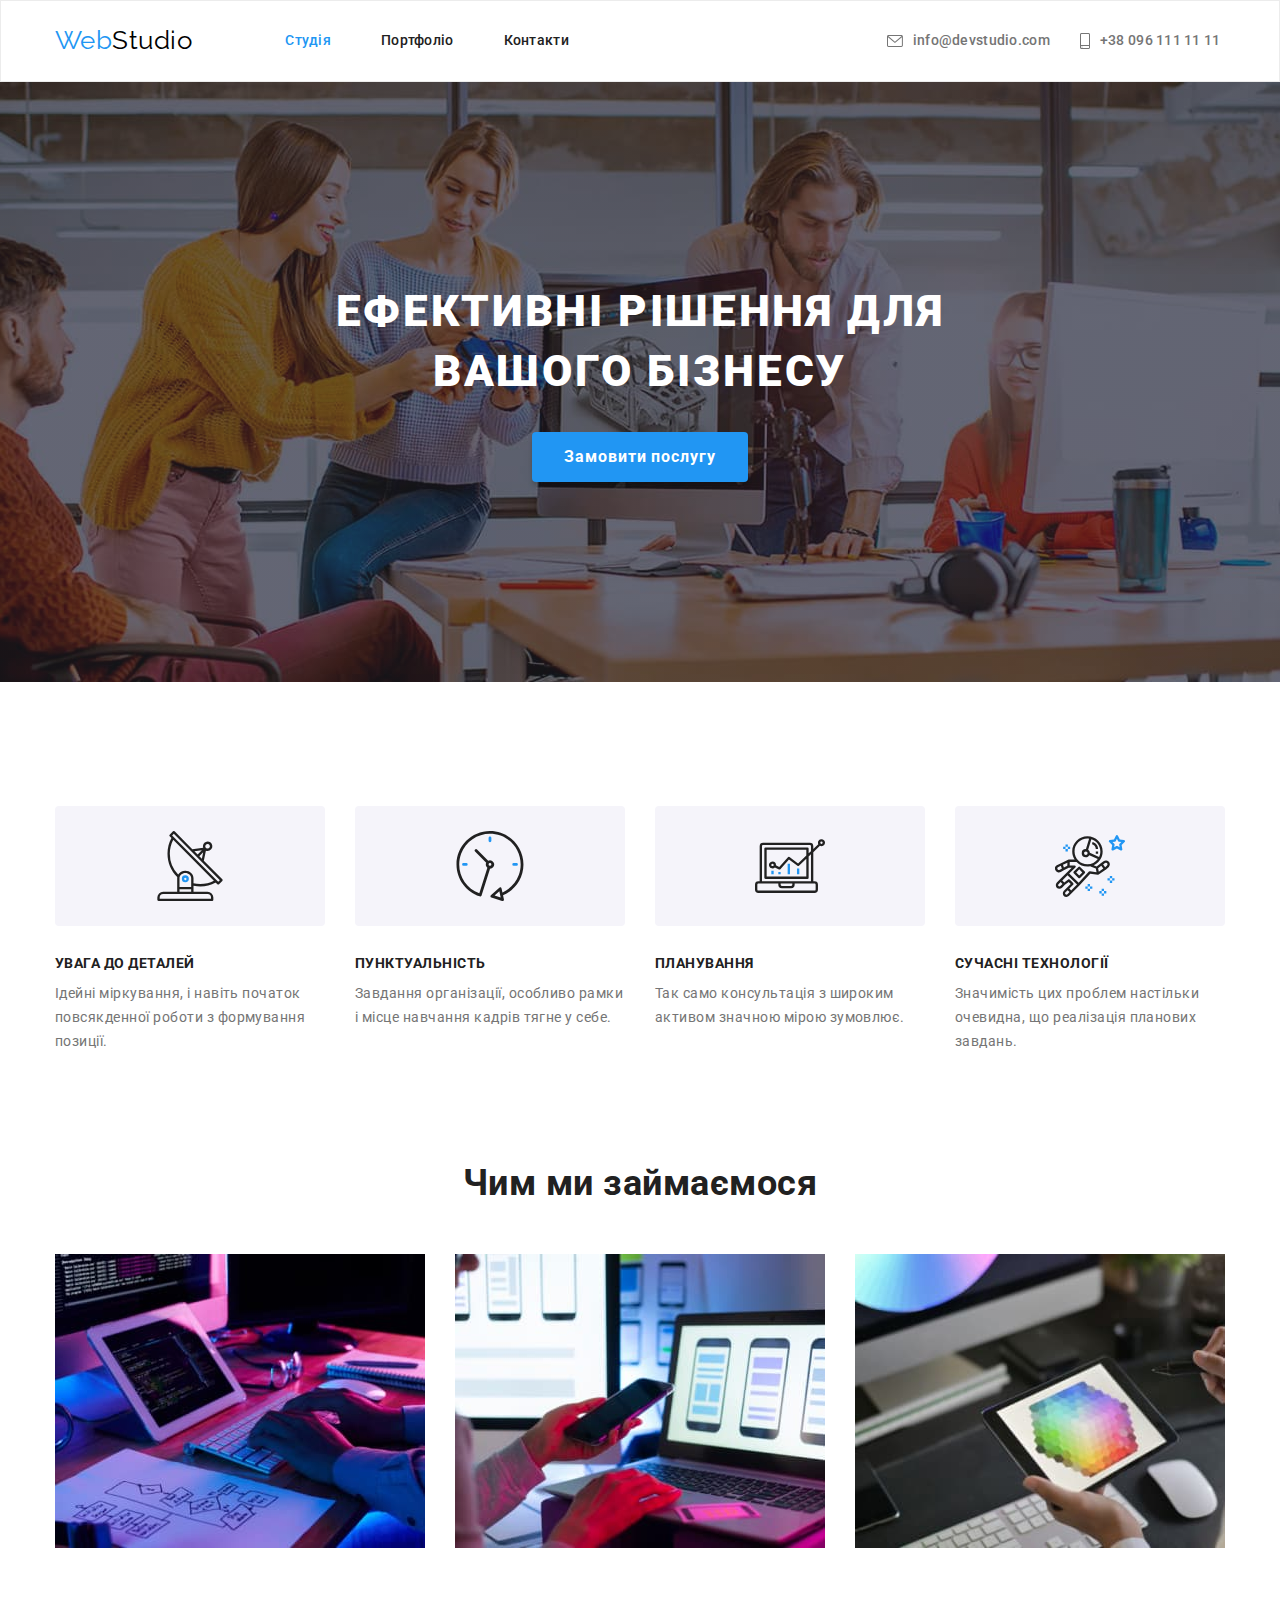
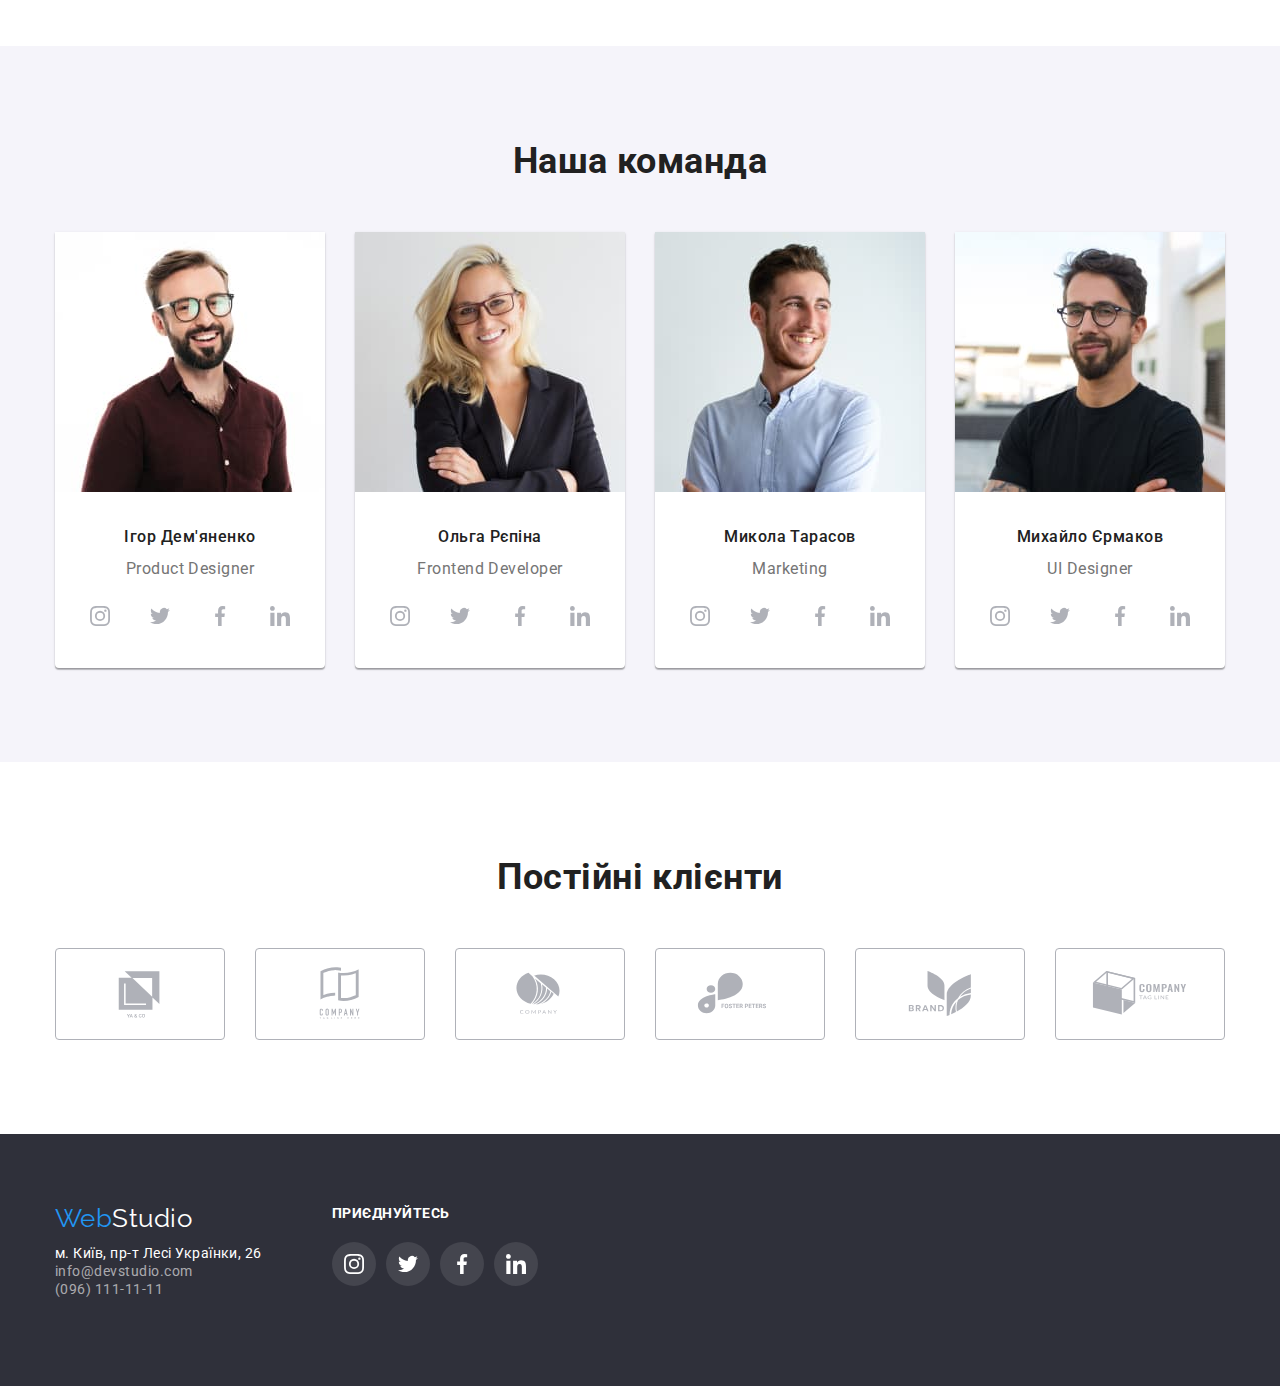
==== index.html @ bfcbf7d5 "Створив JS" ====
<!DOCTYPE html>
<html lang="uk">
  <head>
    <meta charset="UTF-8" />
    <meta http-equiv="X-UA-Compatible" content="IE=edge" />
    <meta name="viewport" content="width=device-width, initial-scale=1.0" />
    <title>Document</title>
    <link rel="preconnect" href="https://fonts.googleapis.com" />
    <link rel="preconnect" href="https://fonts.gstatic.com" crossorigin />
    <link
      href="https://fonts.googleapis.com/css2?family=Raleway:wght@700&family=Roboto:wght@400;500;700;900&display=swap"
      rel="stylesheet"
    />
    <link
      rel="stylesheet"
      href="https://cdnjs.cloudflare.com/ajax/libs/modern-normalize/1.1.0/modern-normalize.min.css"
    />
    <link rel="stylesheet" href="./css/styles.css" />
  </head>

  <body>
    <!-- Шапка сайта -->

    <header class="header">
      <div class="container-header">
        <a class="logo" href="./index.html"
          ><span class="logo-web">Web</span>Studio</a
        >

        <nav>
          <ul class="nav-site list">
            <li class="nav-link">
              <a href="./index.html" class="link current">Студія</a>
            </li>
            <li class="nav-link">
              <a href="./portfolio.html" class="link">Портфоліо</a>
            </li>
            <li class="nav-link"><a href="#" class="link">Контакти</a></li>
          </ul>
        </nav>
        <div class="container-contact">
          <ul class="nav list">
            <li class="nav-contact">
              <a href="mailto:info@devstudio.com" class="item-header">
                <svg class="icon-header" width="16" height="12">
                  <use href="./images/sprite.svg#icon-mail"></use>
                </svg>
                info@devstudio.com</a
              >
            </li>
            <li class="nav-contact">
              <a href="tel:+380961111111" class="item-header">
                <svg class="icon-header" width="10" height="16">
                  <use href="./images/sprite.svg#icon-smartphone"></use>
                </svg>
                +38 096 111 11 11</a
              >
            </li>
          </ul>
        </div>
      </div>
    </header>

    <main>
      <!-- Герой -->
      <section class="hero">
        <div class="hero-list">
          <h1 class="hero-title">Ефективні рішення для вашого бізнесу</h1>
          <button class="button" type="button">Замовити послугу</button>
        </div>
      </section>

      <!-- Переваги -->
      <section class="section-benefits">
        <div class="container-benefits">
          <h2 hidden>Наши переваги</h2>
          <ul class="section-title list">
            <li class="title-benefits">
              <div class="benefits-img">
                <svg class="benefits-icon" width="70" height="70">
                  <use href="./images/sprite.svg#icon-antenna"></use>
                </svg>
              </div>
              <h3 class="title-item">Увага до деталей</h3>
              <p class="subtitle-item">
                Ідейні міркування, і навіть початок повсякденної роботи з
                формування позиції.
              </p>
            </li>
            <li class="title-benefits">
              <div class="benefits-img">
                <svg class="benefits-icon" width="70" height="70">
                  <use href="./images/sprite.svg#icon-clock"></use>
                </svg>
              </div>
              <h3 class="title-item">Пунктуальність</h3>
              <p class="subtitle-item">
                Завдання організації, особливо рамки і місце навчання кадрів
                тягне у себе.
              </p>
            </li>
            <li class="title-benefits">
              <div class="benefits-img">
                <svg class="benefits-icon" width="70" height="70">
                  <use href="./images/sprite.svg#icon-diagram"></use>
                </svg>
              </div>
              <h3 class="title-item">Планування</h3>
              <p class="subtitle-item">
                Так само консультація з широким активом значною мірою зумовлює.
              </p>
            </li>
            <li class="title-benefits">
              <div class="benefits-img">
                <svg class="benefits-icon" width="70" height="70">
                  <use href="./images/sprite.svg#icon-astronaut"></use>
                </svg>
              </div>
              <h3 class="title-item">Сучасні технології</h3>
              <p class="subtitle-item">
                Значимість цих проблем настільки очевидна, що реалізація
                планових завдань.
              </p>
            </li>
          </ul>
        </div>
      </section>

      <!-- Що робимо -->
      <section class="section-work">
        <div class="container-work">
          <h2 class="work-title">Чим ми займаємося</h2>
          <ul class="work-list list">
            <li class="photo-work">
              <img
                src="./images/pict1.jpg"
                alt="Друкує на клавіатурі компьютера"
                width="370"
              />
            </li>
            <li class="photo-work">
              <img
                src="./images/pict2.jpg"
                alt="Працює з ноутбуком"
                width="370"
              />
            </li>
            <li class="photo-work">
              <img
                src="./images/pict3.jpg"
                alt="Малює на планшеті"
                width="370"
              />
            </li>
          </ul>
        </div>
      </section>

      <!-- Наша команда -->
      <section class="section-team">
        <div class="container-team">
          <h2 class="team-title">Наша команда</h2>
          <ul class="team list">
            <li class="team-foto">
              <img src="./images/photo1.jpg" alt="Ігор" width="270" />
              <h3 class="title">Ігор Дем'яненко</h3>
              <p class="subtitle">Product Designer</p>
              <div class="social-logo">
                <ul class="social-team list">
                  <li>
                    <a class="social-link" href="#">
                      <svg class="social-icon" width="20" height="20">
                        <use href="./images/sprite.svg#icon-instagram"></use>
                      </svg>
                    </a>
                  </li>
                  <li>
                    <a class="social-link" href="#">
                      <svg class="social-icon" width="20" height="20">
                        <use href="./images/sprite.svg#icon-twitter"></use>
                      </svg>
                    </a>
                  </li>
                  <li>
                    <a class="social-link" href="#">
                      <svg class="social-icon" width="20" height="20">
                        <use href="./images/sprite.svg#icon-facebook"></use>
                      </svg>
                    </a>
                  </li>
                  <li>
                    <a class="social-link" href="#">
                      <svg class="social-icon" width="20" height="20">
                        <use href="./images/sprite.svg#icon-linkedin"></use>
                      </svg>
                    </a>
                  </li>
                </ul>
              </div>
            </li>
            <li class="team-foto">
              <img src="./images/photo2.jpg" alt="Ольга" width="270" />
              <h3 class="title">Ольга Рєпіна</h3>
              <p class="subtitle">Frontend Developer</p>
              <div class="social-logo">
                <ul class="social-team list">
                  <li>
                    <a class="social-link" href="#">
                      <svg class="social-icon" width="20" height="20">
                        <use href="./images/sprite.svg#icon-instagram"></use>
                      </svg>
                    </a>
                  </li>
                  <li>
                    <a class="social-link" href="#">
                      <svg class="social-icon" width="20" height="20">
                        <use href="./images/sprite.svg#icon-twitter"></use>
                      </svg>
                    </a>
                  </li>
                  <li>
                    <a class="social-link" href="#">
                      <svg class="social-icon" width="20" height="20">
                        <use href="./images/sprite.svg#icon-facebook"></use>
                      </svg>
                    </a>
                  </li>
                  <li>
                    <a class="social-link" href="#">
                      <svg class="social-icon" width="20" height="20">
                        <use href="./images/sprite.svg#icon-linkedin"></use>
                      </svg>
                    </a>
                  </li>
                </ul>
              </div>
            </li>
            <li class="team-foto">
              <img src="./images/photo3.jpg" alt="Микола" width="270" />
              <h3 class="title">Микола Тарасов</h3>
              <p class="subtitle">Marketing</p>
              <div class="social-logo">
                <ul class="social-team list">
                  <li>
                    <a class="social-link" href="#">
                      <svg class="social-icon" width="20" height="20">
                        <use href="./images/sprite.svg#icon-instagram"></use>
                      </svg>
                    </a>
                  </li>
                  <li>
                    <a class="social-link" href="#">
                      <svg class="social-icon" width="20" height="20">
                        <use href="./images/sprite.svg#icon-twitter"></use>
                      </svg>
                    </a>
                  </li>
                  <li>
                    <a class="social-link" href="#">
                      <svg class="social-icon" width="20" height="20">
                        <use href="./images/sprite.svg#icon-facebook"></use>
                      </svg>
                    </a>
                  </li>
                  <li>
                    <a class="social-link" href="#">
                      <svg class="social-icon" width="20" height="20">
                        <use href="./images/sprite.svg#icon-linkedin"></use>
                      </svg>
                    </a>
                  </li>
                </ul>
              </div>
            </li>
            <li class="team-foto">
              <img src="./images/photo4.jpg" alt="Михайло" width="270" />
              <h3 class="title">Михайло Єрмаков</h3>
              <p class="subtitle">UI Designer</p>
              <div class="social-logo">
                <ul class="social-team list">
                  <li>
                    <a class="social-link" href="#">
                      <svg class="social-icon" width="20" height="20">
                        <use href="./images/sprite.svg#icon-instagram"></use>
                      </svg>
                    </a>
                  </li>
                  <li>
                    <a class="social-link" href="#">
                      <svg class="social-icon" width="20" height="20">
                        <use href="./images/sprite.svg#icon-twitter"></use>
                      </svg>
                    </a>
                  </li>
                  <li>
                    <a class="social-link" href="#">
                      <svg class="social-icon" width="20" height="20">
                        <use href="./images/sprite.svg#icon-facebook"></use>
                      </svg>
                    </a>
                  </li>
                  <li>
                    <a class="social-link" href="#">
                      <svg class="social-icon" width="20" height="20">
                        <use href="./images/sprite.svg#icon-linkedin"></use>
                      </svg>
                    </a>
                  </li>
                </ul>
              </div>
            </li>
          </ul>
        </div>
      </section>

      <!-- Постійні клієнти -->
      <section class="regular-customers">
        <div class="container-customers">
          <h2 class="title-customers">Постійні клієнти</h2>
          <ul class="customets-logo list">
            <li>
              <a class="customers-link" href="#">
                <svg class="customers-icon" width="106" height="60">
                  <use href="./images/sprite.svg#icon-ya_co"></use>
                </svg>
              </a>
            </li>
            <li>
              <a class="customers-link" href="#">
                <svg class="customers-icon" width="106" height="60">
                  <use href="./images/sprite.svg#icon-company_th"></use>
                </svg>
              </a>
            </li>
            <li>
              <a class="customers-link" href="#">
                <svg class="customers-icon" width="106" height="60">
                  <use href="./images/sprite.svg#icon-company"></use>
                </svg>
              </a>
            </li>
            <li>
              <a class="customers-link" href="#">
                <svg class="customers-icon" width="106" height="60">
                  <use href="./images/sprite.svg#icon-foster_peters"></use>
                </svg>
              </a>
            </li>
            <li>
              <a class="customers-link" href="#">
                <svg class="customers-icon" width="106" height="60">
                  <use href="./images/sprite.svg#icon-brand"></use>
                </svg>
              </a>
            </li>
            <li>
              <a class="customers-link" href="#">
                <svg class="customers-icon" width="106" height="60">
                  <use href="./images/sprite.svg#icon-company_tl"></use>
                </svg>
              </a>
            </li>
          </ul>
        </div>
      </section>
    </main>

    <!-- Футер -->
    <footer class="footer">
      <div class="container-footer">
        <div class="container-address">
          <a class="logo-footer" href="./index.html"
            ><span class="logo-webf">Web</span>Studio</a
          >

          <address>
            <ul class="nav-footer list">
              <li>
                <a
                  class="items"
                  href="https://goo.gl/maps/CPtrU1FHBa2aNyZL9"
                  target="_blank"
                  rel="noopener noreferrer nofollow"
                >
                  м. Київ, пр-т Лесі Українки, 26</a
                >
              </li>
              <li>
                <a class="items-contact" href="mailto:info@devstudio.com"
                  >info@devstudio.com</a
                >
              </li>
              <li>
                <a class="items-contact" href="tel:+380961111111"
                  >(096) 111-11-11</a
                >
              </li>
            </ul>
          </address>
        </div>

        <!-- Footer social  -->

        <div class="social-footer">
          <h3 class="title-footer">Приєднуйтесь</h3>
          <div class="logo-social">
            <ul class="footer-social list">
              <li>
                <a class="link-social" href="#">
                  <svg class="icon-social" width="20" height="20">
                    <use href="./images/sprite.svg#icon-instagram"></use>
                  </svg>
                </a>
              </li>
              <li>
                <a class="link-social" href="#">
                  <svg class="icon-social" width="20" height="20">
                    <use href="./images/sprite.svg#icon-twitter"></use>
                  </svg>
                </a>
              </li>
              <li>
                <a class="link-social" href="#">
                  <svg class="icon-social" width="20" height="20">
                    <use href="./images/sprite.svg#icon-facebook"></use>
                  </svg>
                </a>
              </li>
              <li>
                <a class="link-social" href="#">
                  <svg class="icon-social" width="20" height="20">
                    <use href="./images/sprite.svg#icon-linkedin"></use>
                  </svg>
                </a>
              </li>
            </ul>
          </div>
        </div>
      </div>
    </footer>
  </body>
</html>
---- css/styles.css ----
/* колір основного тексту #212121*/
/* вторинний колір тексту rgba(117, 117, 117, 1) */
/* білий #FFFFFF */
/* акцент #2196F3 */
/* вторинний колір фона #F5F4FA */
/* колір контактів #757575 */

:root {
  --primary-text-color: #212121;
  --color-white: #ffffff;
  --text-color: #757575;
  --accent-color: #2196f3;
  --background-color-primary: #2f303a;
  --background-color: #f5f5f5;
  --background-color-sekondary: #f5f4fa;
  --color-logo: #000000;
  --background-color-button: #188ce8;
  --font-family-primary: Roboto;
  --font-family-sekondary: Raleway;
  --color-text-contact: rgba(255, 255, 255, 0.6);
  --background-color-social: #afb1b8;
  --border-color-header: #ececec;
  --border-color-portfolio: #eeeeee;
}

body {
  max-width: 1600px;
  color: var(--primary-text-color);
  font-family: Roboto, sans-serif;
  letter-spacing: 0.03em;
}

.list {
  padding: 0;
  margin: 0;
  list-style: none;
  text-decoration: none;
}

/* Лого */

.header {
  display: flex;
  justify-content: center;
  align-items: center;

  margin: 0 auto;
  border: 1px solid var(--border-color-header);
}

.container-header {
  display: flex;
  justify-content: space-between;
  align-items: center;
  width: 100%;
  max-width: 1200px;
  height: 80px;
  padding: 0 15px;
}

.logo {
  margin-right: 93px;

  font-family: var(--font-family-sekondary);
  font-size: 26px;
  line-height: 1.9;
  text-decoration: none;
}

.logo .logo-web {
  color: var(--accent-color);
}

.logo .logo-web:hover,
.logo .logo-web:focus {
  color: var(--primary-text-color);
}

.logo {
  color: var(--color-logo);
}

.logo:hover,
.logo:focus {
  color: var(--accent-color);
}

.nav-site {
  display: flex;
  padding: 0;
  margin: 0 auto;
}

.nav-link:not(:last-child) {
  margin-right: 50px;
}

.nav-link:last-child {
  margin-right: auto;
}

.nav-link .link {
  color: var(--primary-text-color);
  display: block;
  padding: 32px 0;

  font-weight: 500;
  font-size: 14px;
  line-height: 1.14;
  letter-spacing: 0.02em;
  text-decoration: none;
}

.nav-link .link:hover,
.nav-link .link:focus {
  color: var(--accent-color);
}

.nav-link .link.current {
  color: var(--accent-color);
}

.container-contact {
  max-width: 1200px;
  padding-top: 32px;
  padding-bottom: 32px;
  margin: 0 auto 0 318px;
  text-align: center;
}
.nav {
  display: flex;
  gap: 30px;
}

.nav-contact {
  display: flex;
  justify-content: center;
  align-items: center;
}
.icon-header {
  margin-right: 10px;

  fill: currentColor;
}
.icon-header:hover {
  color: var(--accent-color);
}

.nav .item-header {
  display: flex;
  justify-content: center;
  align-items: center;
  padding: 32px 0;
  color: var(--text-color);

  font-weight: 500;
  font-size: 14px;
  line-height: 1.14;
  letter-spacing: 0.02em;
  text-decoration: none;
}

.nav .item-header:hover,
.nav .item-header:focus {
  color: var(--accent-color);
}

/* Hero */

.hero {
  display: flex;
  justify-content: center;
  align-items: center;
  min-height: 600px;
  margin: 0 auto 30px;
  text-align: center;
  background-image: linear-gradient(
      to right,
      rgba(47, 48, 58, 0.4),
      rgba(47, 48, 58, 0.4)
    ),
    url('../images/bg-hero.jpg');
  background-repeat: no-repeat;
  background-position: center;
  background-size: cover;
}
.hero-list {
  display: block;
  justify-content: center;
  align-items: center;
  padding: 200px auto;
}

.hero-title {
  max-width: 696px;

  margin: 0 auto;

  color: var(--color-white);

  font-weight: 900;
  font-size: 44px;
  line-height: 1.36;
  letter-spacing: 0.06em;
  text-transform: uppercase;
}

.button {
  cursor: pointer;

  min-width: 216px;
  padding: 10px 32px;
  margin-top: 30px;
  margin-left: auto;
  margin-right: auto;

  font-family: inherit;
  font-weight: 700;
  font-size: 16px;
  line-height: 1.88;
  letter-spacing: 0.06em;
  box-shadow: 0px 4px 4px rgba(0, 0, 0, 0.15);
  border-radius: 4px;
  border: none;
  color: var(--color-white);
  background-color: var(--accent-color);
}

.button:hover,
.button:focus {
  color: var(--color-white);
  background-color: var(--background-color-button);
}

/* Section Переваги */
.section-benefits {
  padding-top: 94px;
}

.container-benefits {
  width: 100%;
  max-width: 1200px;
  margin: 0 auto;
  padding: 0 15px;
}
.section-title {
  display: flex;
  gap: 30px;
}

.benefits-img {
  display: flex;
  justify-content: center;
  align-items: center;
  width: 270px;
  height: 120px;
  margin-bottom: 30px;
  fill: currentColor;
  background-color: var(--background-color-sekondary);
  border-radius: 4px;
}

.title-item {
  margin-bottom: 10px;
  margin-top: 0;
  font-size: 14px;
  line-height: 1.14;
  text-transform: uppercase;
  color: var(--primary-text-color);
}

.subtitle-item {
  margin-top: 0;

  color: var(--text-color);

  font-size: 14px;
  line-height: 1.71;
}

/* Section Що робимо */
.section-work {
  padding: 94px 0;
  text-align: center;
}

.container-work {
  width: 100%;
  max-width: 1200px;
  margin: 0 auto;
  padding: 0 15px;
}

.work-list {
  display: flex;
  justify-content: center;
  align-items: center;
  gap: 30px;
}

.work-title {
  margin-top: 0;
  margin-bottom: 50px;

  color: var(--primary-text-color);

  font-size: 36px;
  line-height: 1.17;
}

.photo-work:last-child {
  margin-right: 215px;
}

.photo-work:first-child {
  margin-left: 215px;
}
/* Section Наша команда */

.section-team {
  display: flex;
  justify-content: center;
  align-items: center;

  padding: 94px 0;
  margin: 0 auto;
  text-align: center;
  background-color: var(--background-color-sekondary);
}

.container-team {
  width: 100%;
  max-width: 1200px;
  margin: 0 auto;
  padding: 0 15px;
}

.team {
  display: flex;
  justify-content: center;
  align-items: center;
  gap: 30px;
}

.team-title {
  display: flex;
  justify-content: center;
  align-items: center;
  margin-top: 0;
  margin-bottom: 50px;

  color: var(--primary-text-color);

  font-size: 36px;
  line-height: 1.17;
}

.team-foto {
  display: block;

  background-color: var(--color-white);
  box-shadow: 0px 1px 3px rgba(0, 0, 0, 0.12), 0px 1px 1px rgba(0, 0, 0, 0.14),
    0px 2px 1px rgba(0, 0, 0, 0.2);
  border-radius: 0px 0px 4px 4px;
}

.title {
  margin-top: 30px;
  margin-bottom: 0;
  color: var(--primary-text-color);

  font-weight: 500;
  font-size: 16px;
  line-height: 1.19;
}

.subtitle {
  margin-top: 10pt;
  margin-bottom: 16px;
  color: var(--text-color);

  font-size: 16px;
  line-height: 1.19;
}

.social-logo {
  display: flex;
  justify-content: center;
  align-items: center;
  margin-bottom: 30px;
  margin-left: auto;
  margin-right: auto;
  width: 206px;
  height: 44px;
  gap: 10px;
}

.social-team {
  display: flex;
  justify-content: center;
  align-items: center;
  width: 206px;
  height: 44px;
  gap: 16px;
}

.social-link {
  display: flex;
  justify-content: center;
  align-items: center;
  width: 44px;
  height: 44px;
  fill: var(--background-color-social);
  background-color: var(--color-white);
  border-radius: 50%;
}
.social-link:hover {
  fill: var(--color-white);
  background-color: var(--accent-color);
}
/* Regular customers */
.regular-customers {
  padding: 94px 0;
  text-align: center;
}
.container-customers {
  width: 100%;
  max-width: 1200px;
  margin: 0 auto;
  padding: 0 15px;
}
.title-customers {
  margin-top: 0;
  margin-bottom: 50px;
  font-size: 36px;
  line-height: 1.17;
}
.customets-logo {
  display: flex;
  justify-content: center;
  align-items: center;
  gap: 30px;
}

.customers-link {
  display: flex;
  justify-content: center;
  align-items: center;
  width: 170px;
  height: 92px;
  fill: var(--background-color-social);
  background-color: var(--color-white);
  border: 1px solid var(--background-color-social);
  border-radius: 4px;
}
.customers-link:hover {
  fill: var(--accent-color);
  border: 1px solid var(--accent-color);
}
/* Footer */
.footer {
  height: 252px;
  padding-top: 0;
  background-color: var(--background-color-primary);
}

.container-footer {
  display: flex;
  width: 100%;
  max-width: 1200px;
  margin: 0 auto;
  padding: 0 15px;
}
.container-address {
  margin-top: 60px;
  margin-bottom: 60px;
}

.logo-footer .logo-webf {
  font-family: var(--font-family-sekondary);
  font-size: 26px;
  line-height: 1.9;

  color: var(--accent-color);
}

.logo-footer .logo-webf:hover,
.logof .logo-webf:focus {
  color: var(--color-white);
}

.logo-footer {
  font-family: var(--font-family-sekondary);
  font-size: 26px;
  line-height: 1.9;
  text-decoration: none;
  color: var(--color-white);
}

.logo-footer:hover,
.logo-footer:focus {
  color: var(--accent-color);
}

.nav-footer .items {
  color: var(--color-white);

  font-style: normal;
  font-size: 14px;
  line-height: 1.17;
  text-decoration: none;
}

.nav-footer .items:hover,
.nav-footer .items:focus {
  color: var(--accent-color);
}

.nav-footer .items-contact {
  color: var(--color-text-contact);

  font-style: normal;
  font-size: 14px;
  line-height: 1.17;
  text-decoration: none;
}

.nav-footer .items-contact:hover,
.nav-footer .items-contact:focus {
  color: var(--accent-color);
}

/* Footer social */
.social-footer {
  margin-top: 72px;
  margin-left: 70px;
  margin-bottom: 100px;
  width: 206px;
  height: 80px;
}

.title-footer {
  margin-top: 0;
  margin-bottom: 20px;
  font-size: 14px;
  line-height: 1.14;
  text-transform: uppercase;

  color: var(--color-white);
}
.footer-social {
  display: flex;
  justify-content: center;
  align-items: center;
  gap: 10px;
}

.logo-social {
  display: flex;
  justify-content: center;
  align-items: center;

  gap: 10px;
}

.link-social {
  display: flex;
  justify-content: center;
  align-items: center;
  width: 44px;
  height: 44px;
  fill: var(--color-white);
  background-color: rgba(255, 255, 255, 0.1);
  border-radius: 50%;
}
.link-social:hover {
  fill: var(--color-white);
  background-color: var(--accent-color);
}

/* Кнопки навігації */
.project {
  padding: 94px 0;
  background-color: var(--color-white);
  border: 1px solid var(--border-color-portfolio);
}

.container-project {
  width: 100%;
  max-width: 1200px;
  margin: 0 auto;
  padding: 0 15px;
}

.btn {
  display: flex;
  justify-content: center;
  margin-bottom: 50px;
  gap: 8px;
}

.buttons {
  cursor: pointer;

  padding: 6px 22px;

  color: var(--primary-text-color);

  border-radius: 4px;
  border: none;

  font-family: inherit;
  font-weight: 500;
  font-size: 16px;
  line-height: 1.63;
  text-align: center;
}

.buttons:hover,
.buttons:focus {
  color: var(--color-white);
  background-color: var(--accent-color);
  box-shadow: 0px 3px 1px rgba(0, 0, 0, 0.1), 0px 1px 2px rgba(0, 0, 0, 0.08),
    0px 2px 2px rgba(0, 0, 0, 0.12);
}

/* Наші проекти */
.container-portfolio {
  width: 100%;
  max-width: 1200px;
  margin: 0 auto;
  padding: 0;
}
.portfolio-list {
  display: flex;
  justify-content: space-between;
  flex-wrap: wrap;
  padding: 0;
  margin: 0;
  gap: 30px 30px;
}

.portfolio-link {
  display: block;
  width: 370px;
  height: 404px;
  border: 1px solid var(--border-color-portfolio);
  text-decoration: none;
}

.portfolio-link:hover,
.portfolio-link:focus {
  box-shadow: 0px 1px 1px rgba(0, 0, 0, 0.12), 0px 4px 4px rgba(0, 0, 0, 0.06),
    1px 4px 6px rgba(0, 0, 0, 0.16);
}

.photo-portfolio {
  display: block;
  margin-bottom: 20px;
}

.aside-subject {
  padding: 0 24px;

  margin-top: 0;
  margin-bottom: 4px;
  color: var(--primary-text-color);

  font-size: 18px;
  line-height: 2;
  letter-spacing: 0.06em;
}

.subject {
  padding: 0 24px;
  margin-top: 0px;
  margin-bottom: 20px;
  color: var(--text-color);

  font-size: 16px;
  line-height: 1.88;
}
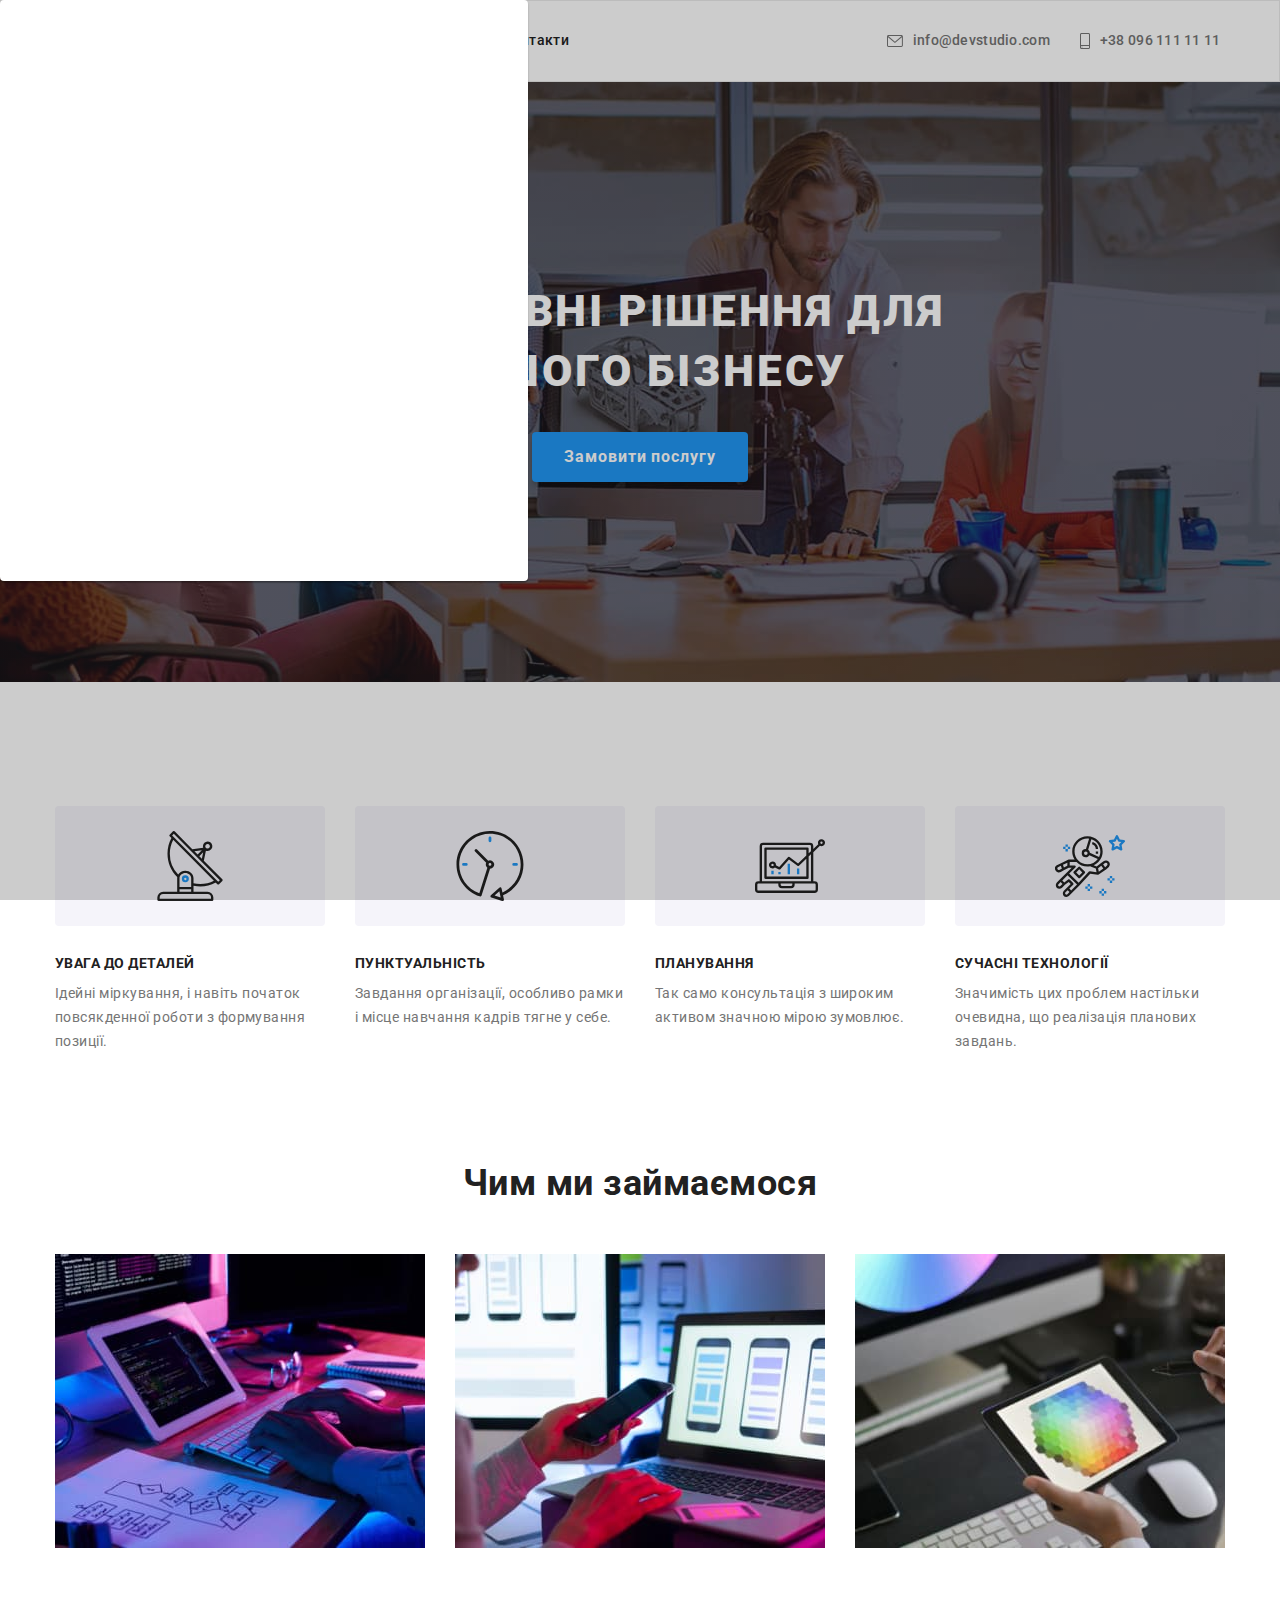
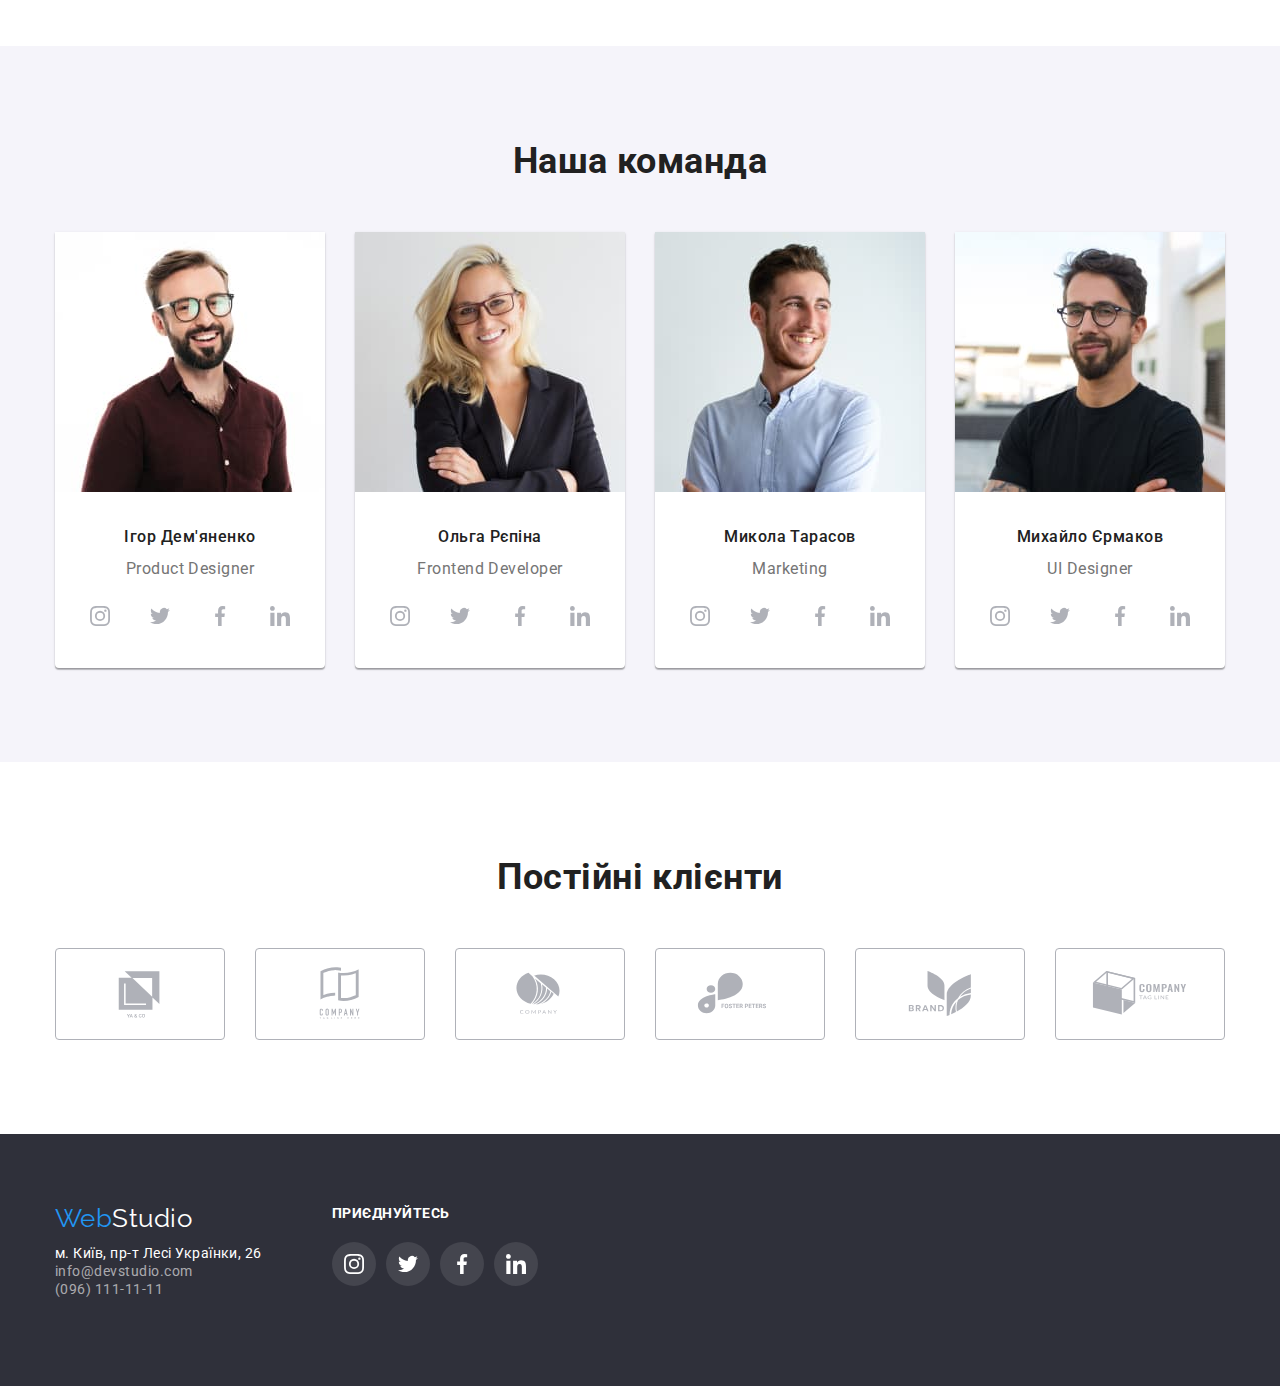
==== commit 7e103820: "Створив modal" ====
--- a/index.html
+++ b/index.html
@@ -67,6 +67,9 @@
         <div class="hero-list">
           <h1 class="hero-title">Ефективні рішення для вашого бізнесу</h1>
           <button class="button" type="button">Замовити послугу</button>
+          <div class="backdrop">
+            <div class="data-modal"></div>
+          </div>
         </div>
       </section>
 
--- a/css/styles.css
+++ b/css/styles.css
@@ -21,6 +21,7 @@
   --background-color-social: #afb1b8;
   --border-color-header: #ececec;
   --border-color-portfolio: #eeeeee;
+  --background-color-modal: rgba(0, 0, 0, 0.2);
 }
 
 body {
@@ -232,6 +233,27 @@
   background-color: var(--background-color-button);
 }
 
+.backdrop {
+  position: fixed;
+  top: 0;
+  left: 0;
+  width: 100%;
+  height: 100%;
+  background-color: var(--background-color-modal);
+}
+
+.data-modal {
+  width: 528px;
+  height: 581px;
+  left: 536px;
+  top: 221px;
+
+  background-color: var(--color-white);
+  box-shadow: 0px 1px 3px rgba(0, 0, 0, 0.12), 0px 1px 1px rgba(0, 0, 0, 0.14),
+    0px 2px 1px rgba(0, 0, 0, 0.2);
+  border-radius: 4px;
+}
+
 /* Section Переваги */
 .section-benefits {
   padding-top: 94px;
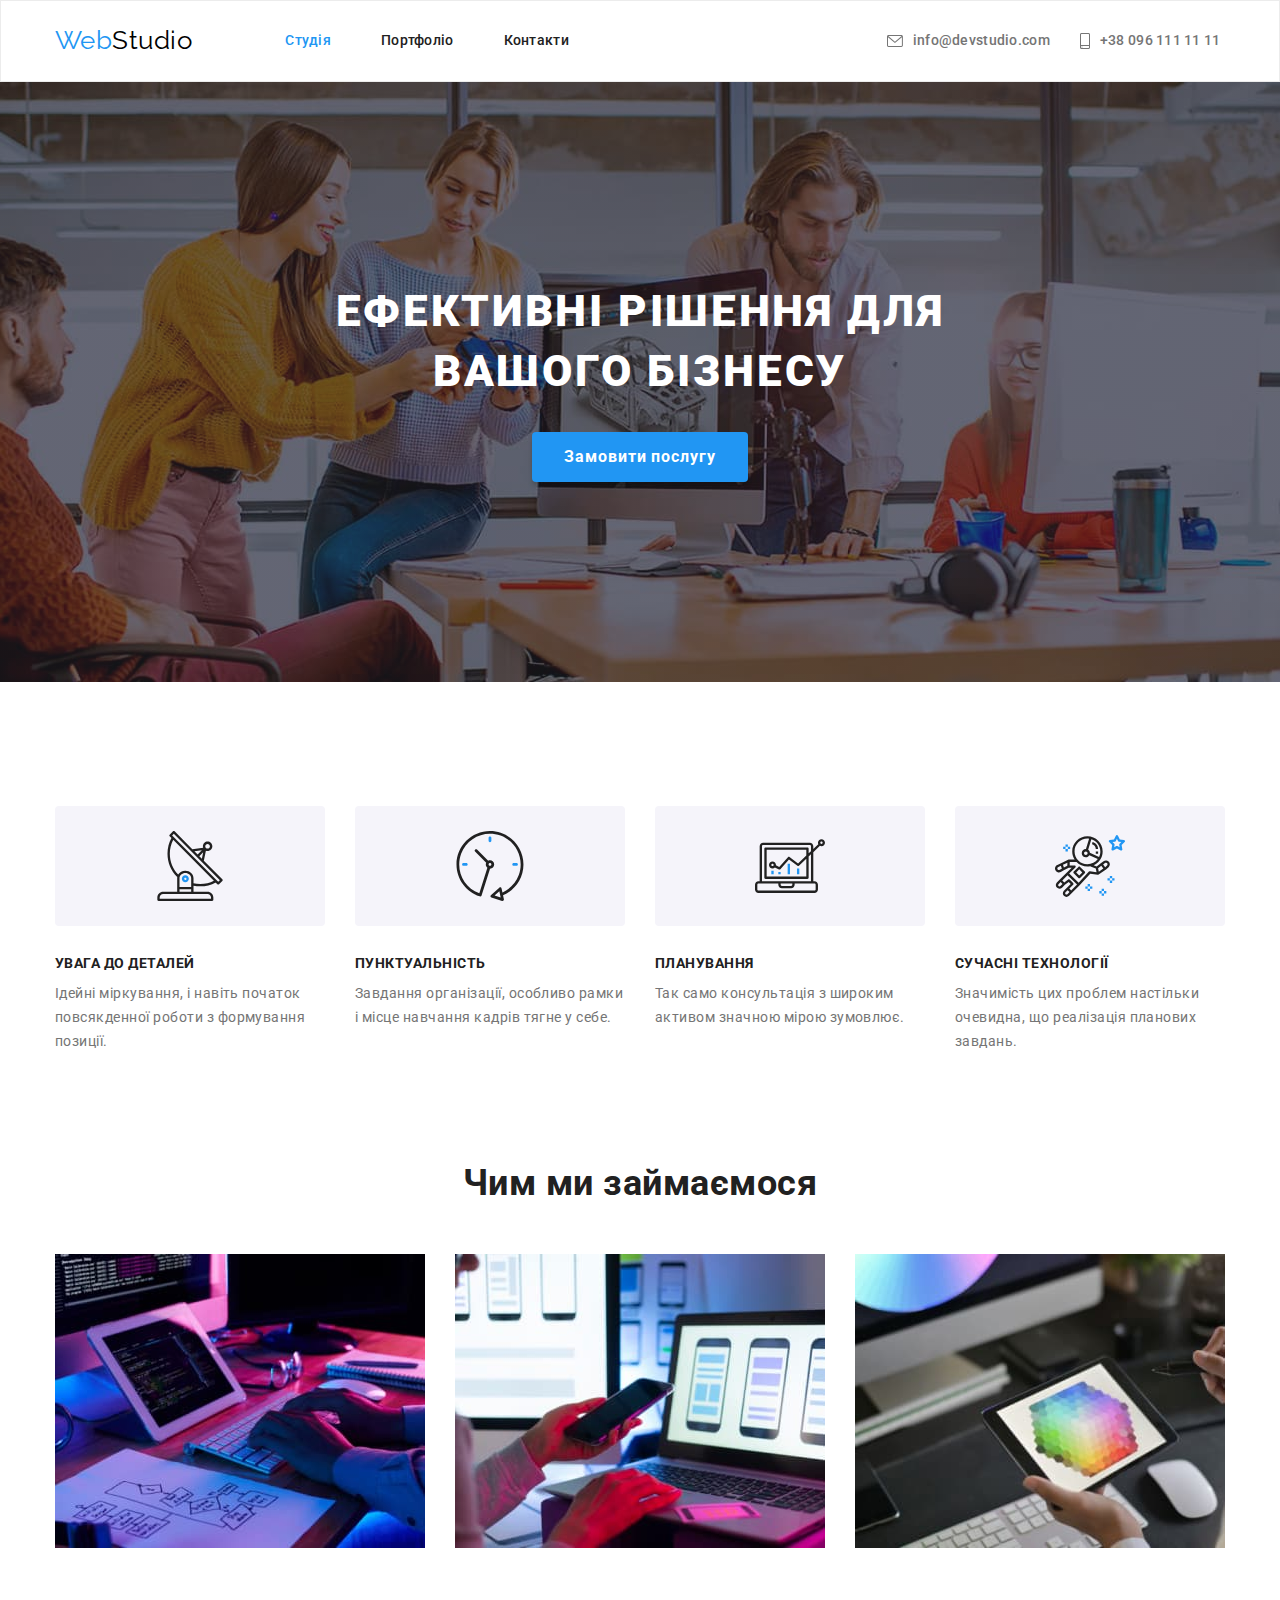
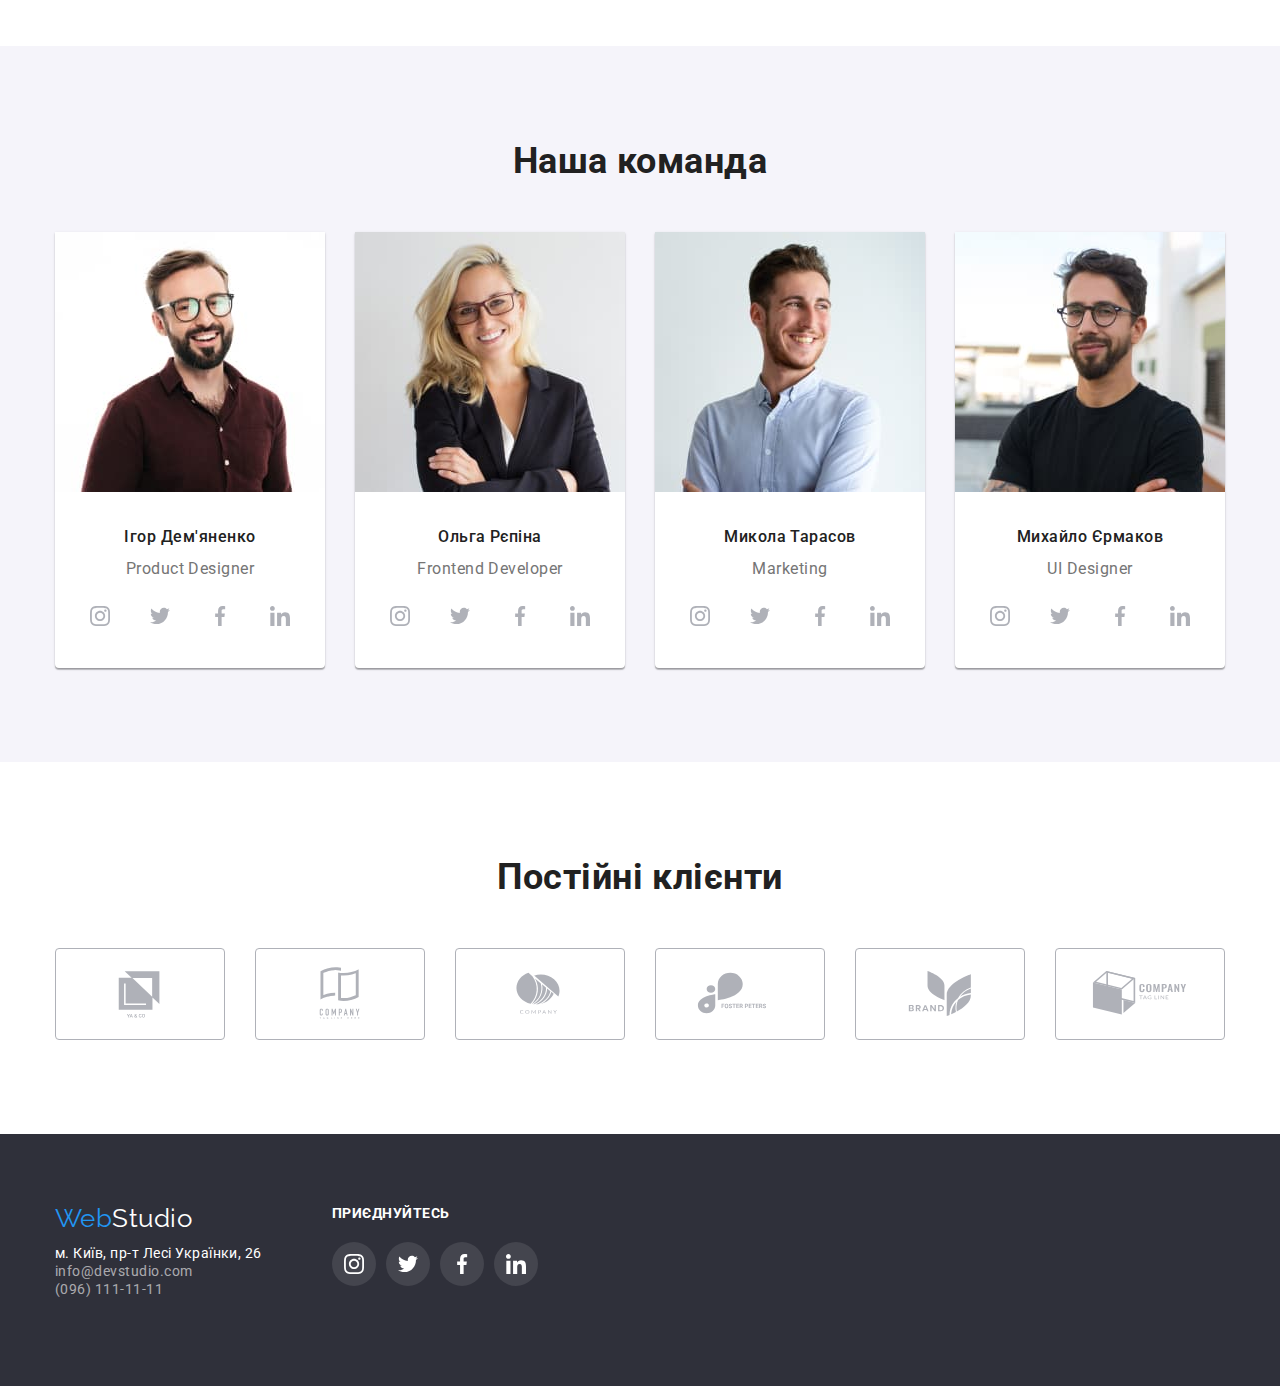
==== commit 0274a871: "Modal buttom" ====
--- a/index.html
+++ b/index.html
@@ -66,10 +66,9 @@
       <section class="hero">
         <div class="hero-list">
           <h1 class="hero-title">Ефективні рішення для вашого бізнесу</h1>
-          <button class="button" type="button">Замовити послугу</button>
-          <div class="backdrop">
-            <div class="data-modal"></div>
-          </div>
+          <button class="button" type="button" data-modal-open>
+            Замовити послугу
+          </button>
         </div>
       </section>
 
@@ -441,5 +440,29 @@
         </div>
       </div>
     </footer>
+    <div class="backdrop is-hidden" data-modal>
+      <div class="modal">
+        <button class="modal-close-button" type="button" data-modal-close>
+          <svg class="modal-buttoms" width="11" height="11">
+            <use href="./images/sprite.svg#icon-close"></use>
+          </svg>
+        </button>
+        <h2>Lorem ipsum dolor sit amet consectetur adipisicing elit.</h2>
+        <p>
+          Lorem ipsum dolor sit amet consectetur adipisicing elit. Repellat
+          magnam qui excepturi illum veritatis nulla numquam adipisci maxime
+          aliquam sunt doloremque, minus iste illo, dolores est hic commodi,
+          dicta odit. Architecto cumque dolores vitae omnis maxime et iste in
+          quisquam minima praesentium sequi autem libero quas reprehenderit
+          magnam, exercitationem ducimus porro totam harum veniam ad fuga quam.
+          Inventore aut facere illo, voluptatem alias natus accusamus blanditiis
+          rerum ipsam quod repellat velit tempore iusto quae nostrum quisquam
+          tenetur quibusdam veniam quam. Odio, corrupti veritatis impedit
+          dolorum asperiores cum, eveniet accusamus excepturi, corporis maiores
+          voluptas dignissimos illo consequuntur commodi natus molestias illum?
+        </p>
+      </div>
+    </div>
+    <script src="./js/modal.js"></script>
   </body>
 </html>
--- a/css/styles.css
+++ b/css/styles.css
@@ -22,6 +22,7 @@
   --border-color-header: #ececec;
   --border-color-portfolio: #eeeeee;
   --background-color-modal: rgba(0, 0, 0, 0.2);
+  --background-color-modal-btn: rgba(0, 0, 0, 0.1);
 }
 
 body {
@@ -242,16 +243,33 @@
   background-color: var(--background-color-modal);
 }
 
-.data-modal {
-  width: 528px;
-  height: 581px;
-  left: 536px;
-  top: 221px;
+.backdrop.is-hidden {
+  opacity: 0;
+  visibility: hidden;
+  pointer-events: none;
+}
+
+.modal {
+  position: absolute;
+  min-width: 528px;
+  min-height: 581px;
+  left: 50%;
+  top: 50%;
+  padding: 20px;
+  transform: translate(-50%, -50%);
 
   background-color: var(--color-white);
   box-shadow: 0px 1px 3px rgba(0, 0, 0, 0.12), 0px 1px 1px rgba(0, 0, 0, 0.14),
     0px 2px 1px rgba(0, 0, 0, 0.2);
   border-radius: 4px;
+}
+.modal-close-button {
+  cursor: pointer;
+  width: 30px;
+  height: 30px;
+  border-radius: 50%;
+  background-color: var(--color-white);
+  border: 1px solid var(--background-color-modal-btn);
 }
 
 /* Section Переваги */
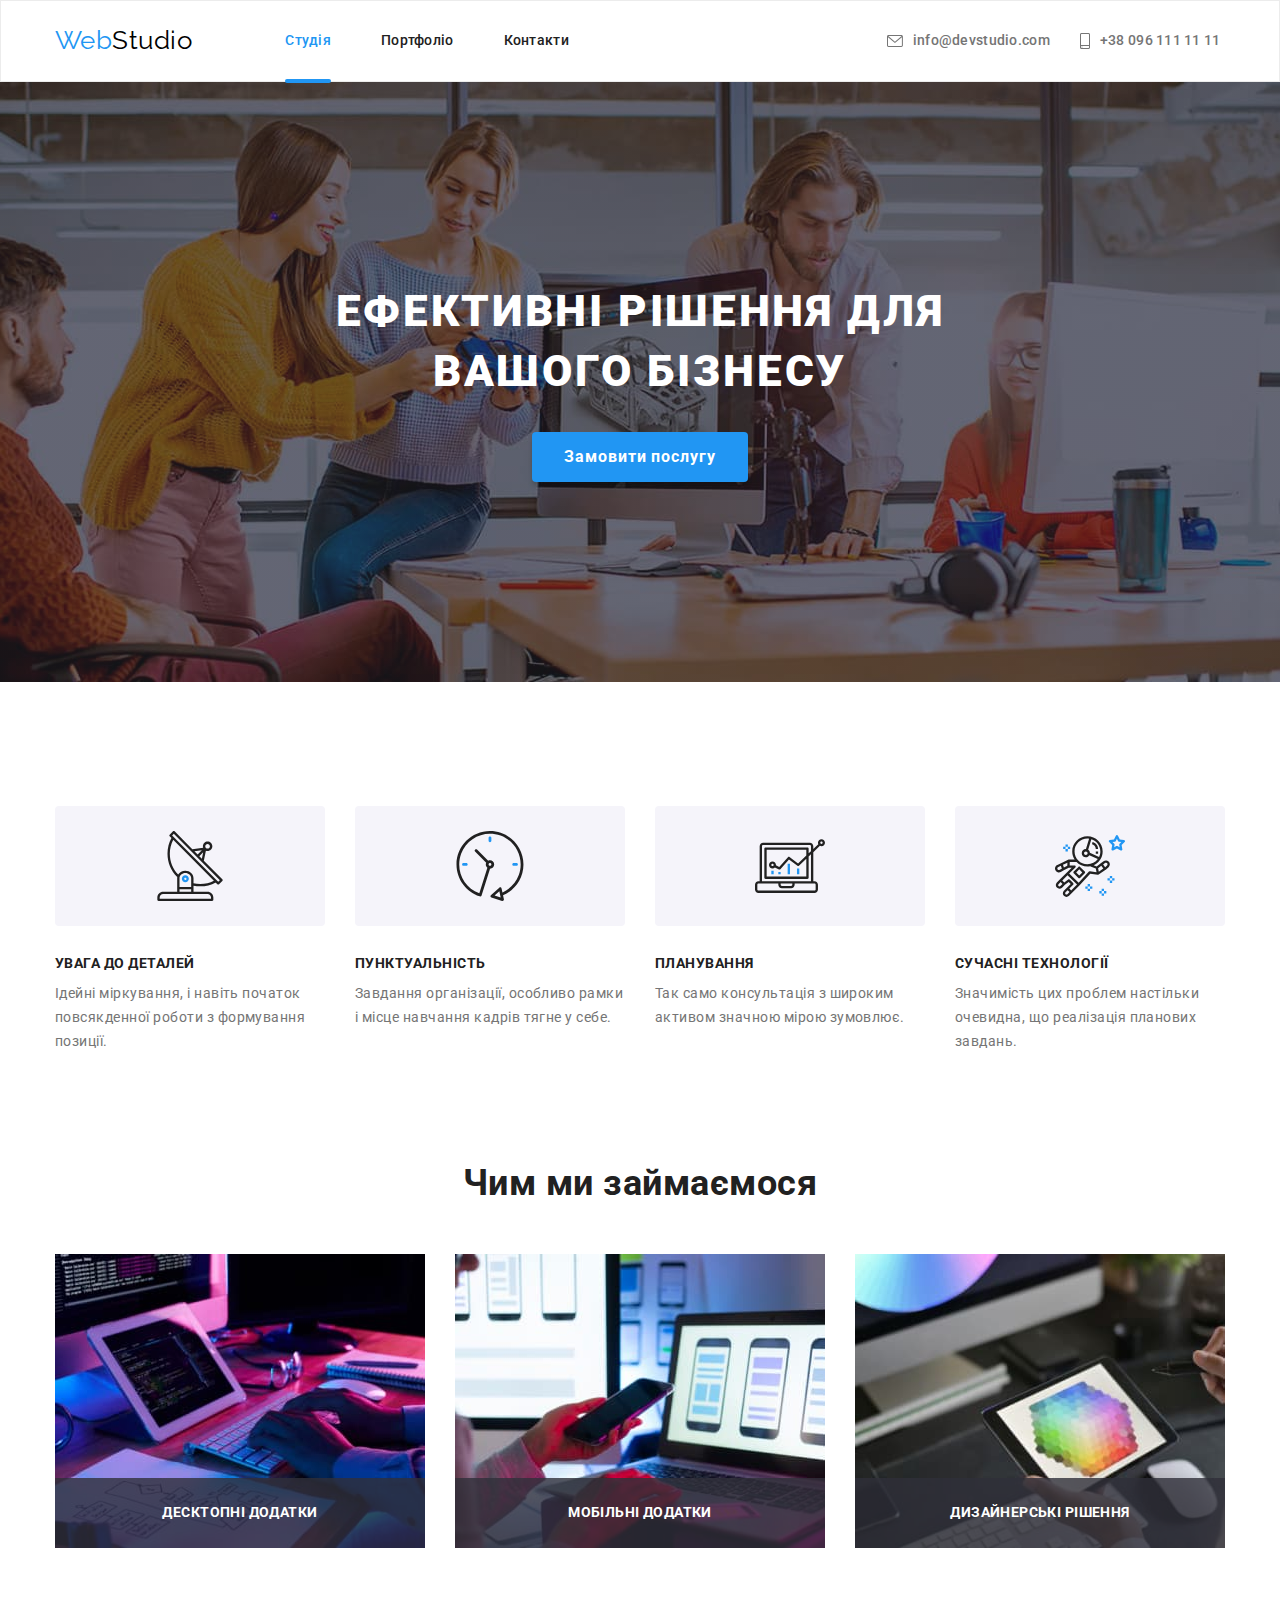
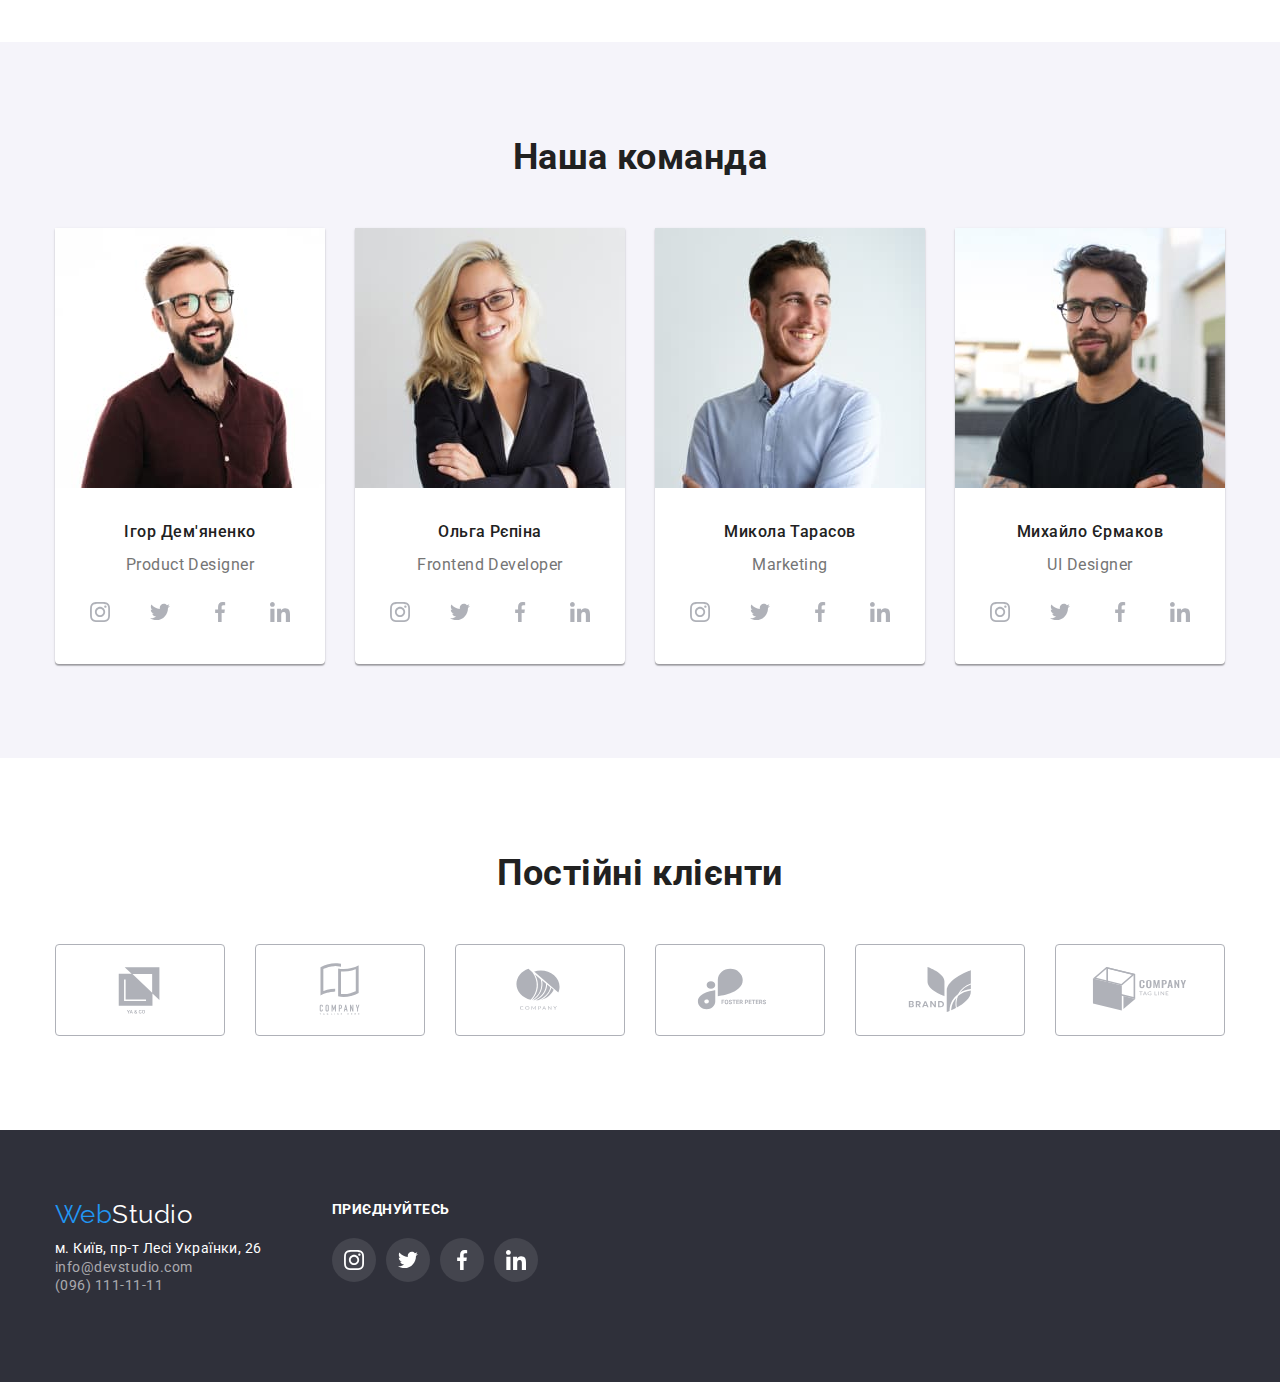
==== commit c4c61ca4: "section-work" ====
--- a/index.html
+++ b/index.html
@@ -134,25 +134,40 @@
           <h2 class="work-title">Чим ми займаємося</h2>
           <ul class="work-list list">
             <li class="photo-work">
-              <img
-                src="./images/pict1.jpg"
-                alt="Друкує на клавіатурі компьютера"
-                width="370"
-              />
+              <div class="work-card">
+                <img
+                  src="./images/pict1.jpg"
+                  alt="Друкує на клавіатурі компьютера"
+                  width="370"
+                />
+                <div class="work-applications">
+                  <p class="applications-text">Десктопні додатки</p>
+                </div>
+              </div>
             </li>
             <li class="photo-work">
-              <img
-                src="./images/pict2.jpg"
-                alt="Працює з ноутбуком"
-                width="370"
-              />
+              <div class="work-card">
+                <img
+                  src="./images/pict2.jpg"
+                  alt="Працює з ноутбуком"
+                  width="370"
+                />
+                <div class="work-applications">
+                  <p class="applications-text">Мобільні додатки</p>
+                </div>
+              </div>
             </li>
             <li class="photo-work">
-              <img
-                src="./images/pict3.jpg"
-                alt="Малює на планшеті"
-                width="370"
-              />
+              <div class="work-card">
+                <img
+                  src="./images/pict3.jpg"
+                  alt="Малює на планшеті"
+                  width="370"
+                />
+                <div class="work-applications">
+                  <p class="applications-text">Дизайнерські рішення</p>
+                </div>
+              </div>
             </li>
           </ul>
         </div>
@@ -440,6 +455,9 @@
         </div>
       </div>
     </footer>
+
+    <!-- Модальне вікно -->
+
     <div class="backdrop is-hidden" data-modal>
       <div class="modal">
         <button class="modal-close-button" type="button" data-modal-close>
--- a/css/styles.css
+++ b/css/styles.css
@@ -23,6 +23,8 @@
   --border-color-portfolio: #eeeeee;
   --background-color-modal: rgba(0, 0, 0, 0.2);
   --background-color-modal-btn: rgba(0, 0, 0, 0.1);
+  --background-color-card: rgba(33, 150, 243, 0.9);
+  --background-color-applications: rgba(47, 48, 58, 0.8);
 }
 
 body {
@@ -102,6 +104,7 @@
 }
 
 .nav-link .link {
+  position: relative;
   color: var(--primary-text-color);
   display: block;
   padding: 32px 0;
@@ -111,6 +114,7 @@
   line-height: 1.14;
   letter-spacing: 0.02em;
   text-decoration: none;
+  transition: color 250ms cubic-bezier(0.4, 0, 0.2, 1);
 }
 
 .nav-link .link:hover,
@@ -120,6 +124,19 @@
 
 .nav-link .link.current {
   color: var(--accent-color);
+}
+
+.current::after {
+  display: inline-block;
+  content: '';
+  width: 100%;
+  height: 4px;
+
+  position: absolute;
+  left: 0;
+  bottom: -2px;
+  background-color: var(--accent-color);
+  border-radius: 2px;
 }
 
 .container-contact {
@@ -160,6 +177,7 @@
   line-height: 1.14;
   letter-spacing: 0.02em;
   text-decoration: none;
+  transition: color 250ms cubic-bezier(0.4, 0, 0.2, 1);
 }
 
 .nav .item-header:hover,
@@ -208,8 +226,6 @@
 }
 
 .button {
-  cursor: pointer;
-
   min-width: 216px;
   padding: 10px 32px;
   margin-top: 30px;
@@ -226,6 +242,9 @@
   border: none;
   color: var(--color-white);
   background-color: var(--accent-color);
+  cursor: pointer;
+
+  transition: background-color 250ms cubic-bezier(0.4, 0, 0.2, 1);
 }
 
 .button:hover,
@@ -233,6 +252,8 @@
   color: var(--color-white);
   background-color: var(--background-color-button);
 }
+
+/* Модальнне вікно */
 
 .backdrop {
   position: fixed;
@@ -241,12 +262,18 @@
   width: 100%;
   height: 100%;
   background-color: var(--background-color-modal);
+  opacity: 1;
+  transition: opacity 500ms cubic-bezier(0.4, 0, 0.2, 1);
 }
 
 .backdrop.is-hidden {
   opacity: 0;
   visibility: hidden;
   pointer-events: none;
+}
+
+.backdrop.is-hidden .modal {
+  transform: translate(-50%, -50%) scale(1.2);
 }
 
 .modal {
@@ -256,20 +283,30 @@
   left: 50%;
   top: 50%;
   padding: 20px;
-  transform: translate(-50%, -50%);
 
   background-color: var(--color-white);
   box-shadow: 0px 1px 3px rgba(0, 0, 0, 0.12), 0px 1px 1px rgba(0, 0, 0, 0.14),
     0px 2px 1px rgba(0, 0, 0, 0.2);
   border-radius: 4px;
+
+  transform: translate(-50%, -50%) scale(1);
+
+  transition: transform 500ms cubic-bezier(0.4, 0, 0.2, 1);
 }
 .modal-close-button {
-  cursor: pointer;
+  position: absolute;
+  top: 8px;
+  right: 8px;
+  display: flex;
+  justify-content: center;
+  align-items: center;
   width: 30px;
   height: 30px;
+
   border-radius: 50%;
   background-color: var(--color-white);
   border: 1px solid var(--background-color-modal-btn);
+  cursor: pointer;
 }
 
 /* Section Переваги */
@@ -355,6 +392,34 @@
 .photo-work:first-child {
   margin-left: 215px;
 }
+
+.work-card {
+  position: relative;
+  display: flex;
+  justify-content: center;
+}
+
+.work-applications {
+  position: absolute;
+  width: 100%;
+  height: 70px;
+  bottom: 0;
+  background-color: var(--background-color-applications);
+}
+
+.applications-text {
+  padding-top: 27px;
+  padding-bottom: 27px;
+  margin: 0;
+
+  font-weight: 700;
+  font-size: 14px;
+  line-height: 1.14;
+  letter-spacing: 0.03em;
+  text-transform: uppercase;
+
+  color: var(--color-white);
+}
 /* Section Наша команда */
 
 .section-team {
@@ -453,6 +518,7 @@
   fill: var(--background-color-social);
   background-color: var(--color-white);
   border-radius: 50%;
+  transition: background-color 250ms cubic-bezier(0.4, 0, 0.2, 1);
 }
 .social-link:hover {
   fill: var(--color-white);
@@ -492,6 +558,7 @@
   background-color: var(--color-white);
   border: 1px solid var(--background-color-social);
   border-radius: 4px;
+  transition: background-color-social 1000ms cubic-bezier(0.4, 0, 0.2, 1) 1000ms;
 }
 .customers-link:hover {
   fill: var(--accent-color);
@@ -618,6 +685,7 @@
   background-color: var(--accent-color);
 }
 
+/* Що робимо */
 /* Кнопки навігації */
 .project {
   padding: 94px 0;
@@ -654,6 +722,7 @@
   font-size: 16px;
   line-height: 1.63;
   text-align: center;
+  transition: color 250ms cubic-bezier(0.4, 0, 0.2, 1);
 }
 
 .buttons:hover,
@@ -687,22 +756,54 @@
   border: 1px solid var(--border-color-portfolio);
   text-decoration: none;
 }
-
-.portfolio-link:hover,
+.portfolio-link:hover .project-overlay,
 .portfolio-link:focus {
+  transform: translateY(0);
+  opacity: 1;
   box-shadow: 0px 1px 1px rgba(0, 0, 0, 0.12), 0px 4px 4px rgba(0, 0, 0, 0.06),
     1px 4px 6px rgba(0, 0, 0, 0.16);
 }
 
 .photo-portfolio {
   display: block;
-  margin-bottom: 20px;
+  margin-bottom: 0;
+}
+
+.portfolio-thumb {
+  position: relative;
+  width: 370px;
+  height: 294px;
+}
+
+.project-overlay {
+  position: absolute;
+  top: 0;
+  left: 0;
+  width: 100%;
+  height: 100%;
+  opacity: 0;
+  pointer-events: none;
+  background-color: var(--background-color-card);
+
+  transform: translateY(100%);
+  transition: transform 250ms cubic-bezier(0.4, 0, 0.2, 1),
+    opacity 250ms cubic-bezier(0.4, 0, 0.2, 1);
+}
+.thumb-text {
+  padding: 63px 24px;
+  margin: 0;
+  width: 370px;
+  max-height: 294px;
+  color: var(--color-white);
+
+  font-size: 18px;
+  line-height: 1.56;
 }
 
 .aside-subject {
   padding: 0 24px;
 
-  margin-top: 0;
+  margin-top: 20px;
   margin-bottom: 4px;
   color: var(--primary-text-color);
 
